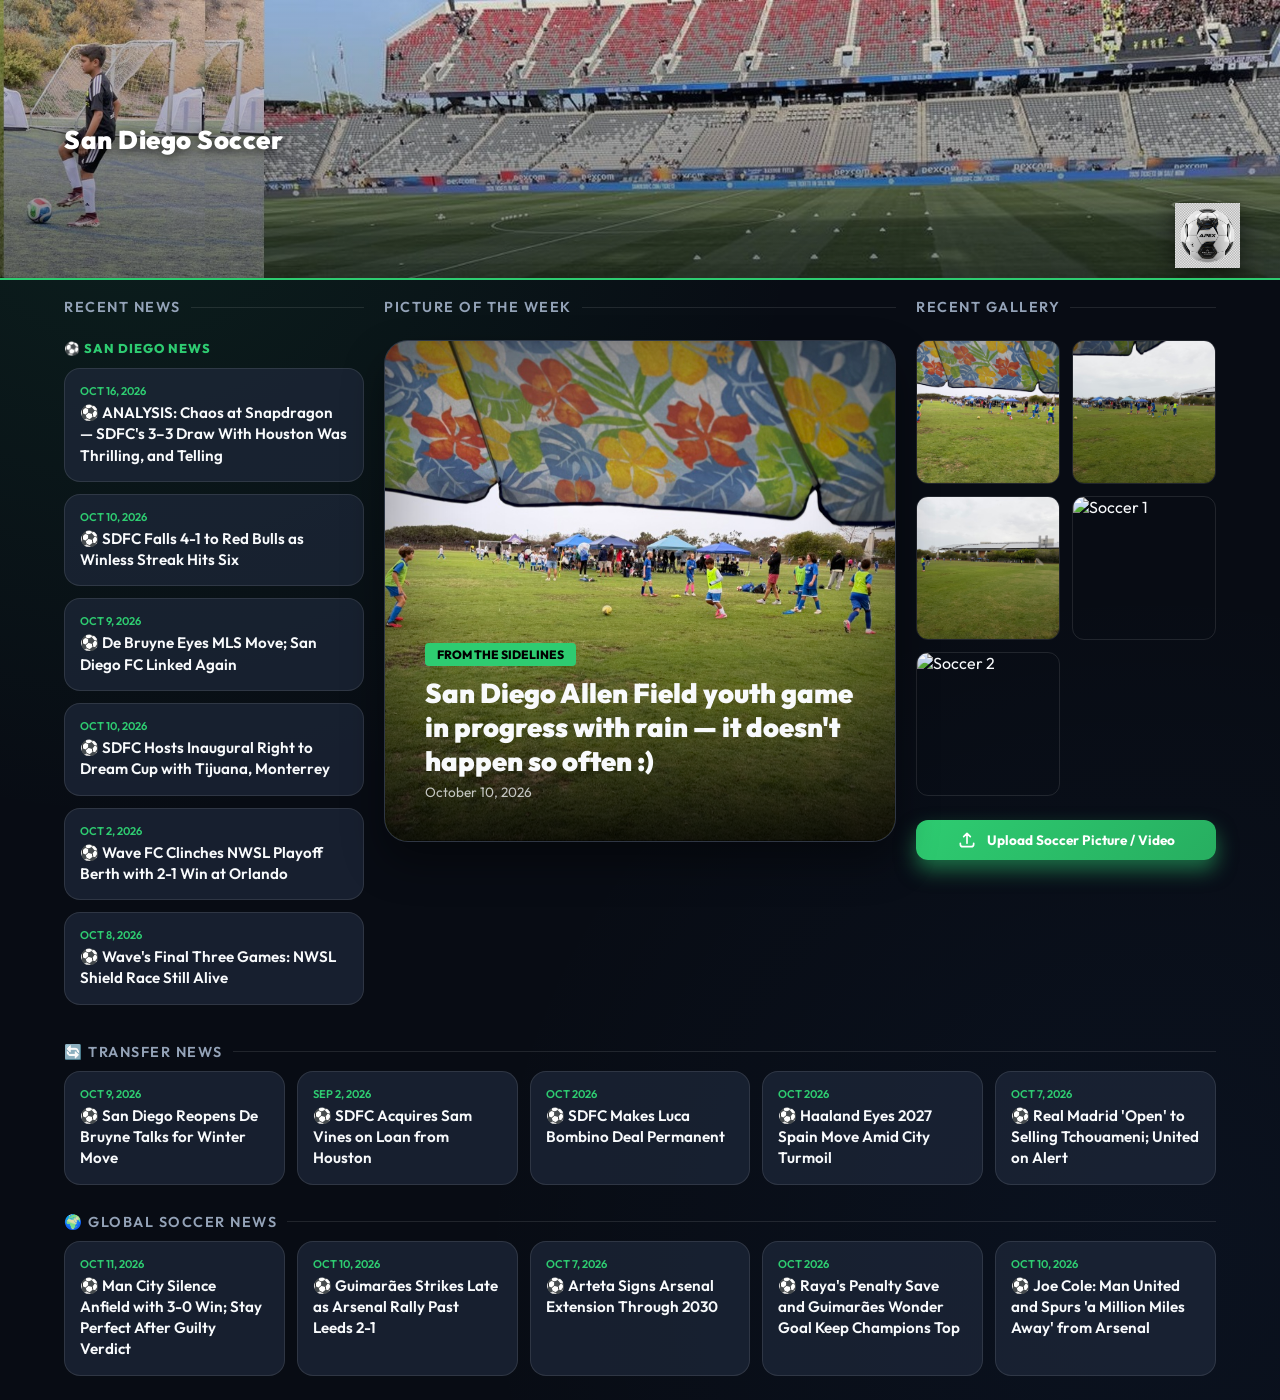
==== index.html @ 5e39ba10 "Add SDFC 3-3 Houston match analysis article + homepage news card" ====
<!DOCTYPE html>
<html lang="en">
<head>
    <meta charset="UTF-8">
    <meta name="viewport" content="width=device-width, initial-scale=1.0">
    <title>Soccer.nepaliboy.com - Your Daily Soccer Hub</title>
    <meta name="description" content="Stay updated with the latest soccer news and community pictures.">
    <meta property="og:title" content="Soccer.nepaliboy.com - Your Daily Soccer Hub">
    <meta property="og:description" content="San Diego and global soccer news, transfer updates, and community photos — your daily soccer hub, refreshed with fresh headlines every day.">
    <meta property="og:image" content="https://soccer.nepaliboy.com/banner-mashup-v5.jpg">
    <meta property="og:url" content="https://soccer.nepaliboy.com/">
    <meta property="og:type" content="website">
    <meta name="twitter:card" content="summary_large_image">
    <link rel="stylesheet" href="style.css?v=7">
    <link rel="preconnect" href="https://fonts.googleapis.com">
    <link rel="preconnect" href="https://fonts.gstatic.com" crossorigin>
    <link href="https://fonts.googleapis.com/css2?family=Outfit:wght@300;400;600;800;900&display=swap" rel="stylesheet">
</head>
<body>
    <!-- Header Banner: San Diego background + soccer balls -->
    <header class="hero-header">
        <img src="banner-mashup-v5.jpg" alt="San Diego soccer: Snapdragon Stadium by night and day, and youth soccer" class="header-bg">
        <div class="header-overlay"></div>
        <div class="banner-title">San Diego Soccer</div>
        <img src="soccer_ball.png" alt="Soccer Ball" class="ball ball-1">
    </header>

    <main class="container">
        <!-- Column 1: Recent News -->
        <section class="column">
            <h2 class="column-title">Recent News</h2>

            <div class="news-subsection">
                <h3 class="subsection-title">⚽ San Diego News</h3>
                <div class="news-list">
                    <a href="sdfc-houston-3-3.html" class="news-card">
                        <div class="news-date">OCT 16, 2026</div>
                        <div class="news-headline">⚽ ANALYSIS: Chaos at Snapdragon — SDFC's 3–3 Draw With Houston Was Thrilling, and Telling</div>
                    </a>
                    <a href="https://www.newyorkredbulls.com/news/match-recap-pres-by-provident-bank-red-bulls-top-san-diego-4-1" class="news-card" target="_blank">
                        <div class="news-date">OCT 10, 2026</div>
                        <div class="news-headline">⚽ SDFC Falls 4-1 to Red Bulls as Winless Streak Hits Six</div>
                    </a>
                    <a href="https://www.tribalfootball.com/article/de-bruyne-eyes-mls-move-as-napoli-future-comes-into-focus-da291543-2a9e-4bc4-bd63-6915035d1129" class="news-card" target="_blank">
                        <div class="news-date">OCT 9, 2026</div>
                        <div class="news-headline">⚽ De Bruyne Eyes MLS Move; San Diego FC Linked Again</div>
                    </a>
                    <a href="https://oursportscentral.com/sports/san-diego-fc/t-4605" class="news-card" target="_blank">
                        <div class="news-date">OCT 10, 2026</div>
                        <div class="news-headline">⚽ SDFC Hosts Inaugural Right to Dream Cup with Tijuana, Monterrey</div>
                    </a>
                    <a href="https://sandiegowavefc.com/san-diego-wave-fc-clinches-2026-nwsl-playoff-berth-with-2-1-win-over-orlando-pride/" class="news-card" target="_blank">
                        <div class="news-date">OCT 2, 2026</div>
                        <div class="news-headline">⚽ Wave FC Clinches NWSL Playoff Berth with 2-1 Win at Orlando</div>
                    </a>
                    <a href="https://hersports.us/p/wave-fc-s-final-three-games-set-up-a-race-for-the-top-of-the-table" class="news-card" target="_blank">
                        <div class="news-date">OCT 8, 2026</div>
                        <div class="news-headline">⚽ Wave's Final Three Games: NWSL Shield Race Still Alive</div>
                    </a>
                </div>
            </div>

        </section>

        <!-- Column 2: Picture of the Week -->
        <section class="column">
            <h2 class="column-title">Picture of the Week</h2>
            <div class="featured-section">
                <div class="picture-of-the-week-container">
                    <img id="featured-img" src="alan-park-umbrella.jpg" alt="San Diego Allen Field youth game in progress with rain" class="featured-img">
                    <div class="featured-overlay">
                        <span class="featured-label">From the Sidelines</span>
                        <h3 class="featured-title">San Diego Allen Field youth game in progress with rain — it doesn't happen so often :)</h3>
                        <div class="featured-date">October 10, 2026</div>
                    </div>
                </div>
            </div>
        </section>

        <!-- Column 3: Recent Thumbnails & Upload -->
        <section class="column">
            <h2 class="column-title">Recent Gallery</h2>
            <div id="gallery-grid" class="gallery-grid">
                <img src="alan-park-umbrella.jpg" alt="Allen Field youth game in the rain" class="thumb">
                <img src="alan-park-rain-3.jpg" alt="Allen Field youth game in the rain" class="thumb">
                <img src="alan-park-rain-4.jpg" alt="Allen Field youth game in the rain" class="thumb">
                <img src="https://images.unsplash.com/photo-1551958219-acbc608c6377?auto=format&fit=crop&q=80&w=400" alt="Soccer 1" class="thumb">
                <img src="https://images.unsplash.com/photo-1517466787929-bc90951d0974?auto=format&fit=crop&q=80&w=400" alt="Soccer 2" class="thumb">
            </div>

            <div class="upload-section">
                <button id="upload-trigger" class="btn-upload">
                    <svg width="20" height="20" fill="none" stroke="currentColor" viewBox="0 0 24 24">
                        <path stroke-linecap="round" stroke-linejoin="round" stroke-width="2" d="M4 16v1a3 3 0 003 3h10a3 3 0 003-3v-1m-4-8l-4-4m0 0L8 8m4-4v12"/>
                    </svg>
                    Upload Soccer Picture / Video
                </button>
            </div>
        </section>
    </main>

    <!-- Transfer News: full-width strip -->
    <section class="transfer-news-section">
        <h2 class="column-title">🔄 Transfer News</h2>
        <div class="transfer-news-grid">
                    <a href="https://www.transferfeed.com/transfers/kevin-de-bruyne-napoli-san-diego/57430611" class="news-card" target="_blank">
                        <div class="news-date">OCT 9, 2026</div>
                        <div class="news-headline">⚽ San Diego Reopens De Bruyne Talks for Winter Move</div>
                    </a>
                    <a href="https://WWW.MLSSOCCER.COM/news/san-diego-fc-acquire-sam-vines-on-loan-from-houston-dynamo" class="news-card" target="_blank">
                        <div class="news-date">SEP 2, 2026</div>
                        <div class="news-headline">⚽ SDFC Acquires Sam Vines on Loan from Houston</div>
                    </a>
                    <a href="https://www.oursportscentral.com/services/releases/san-diego-fc-exercises-permanent-trade-option-to-acquire-defender-luca-bombino/n-6301476" class="news-card" target="_blank">
                        <div class="news-date">OCT 2026</div>
                        <div class="news-headline">⚽ SDFC Makes Luca Bombino Deal Permanent</div>
                    </a>
                    <a href="https://heavy.com/sports/soccer/premier-league/arensal-fc/erling-haaland-transfer-rumors-news-arsenal-barcelona-madrid/" class="news-card" target="_blank">
                        <div class="news-date">OCT 2026</div>
                        <div class="news-headline">⚽ Haaland Eyes 2027 Spain Move Amid City Turmoil</div>
                    </a>
                    <a href="https://www.sportsmole.co.uk/football/real-madrid/transfer-talk/news/man-united-on-red-alert-real-madrid-open-to-selling-key-midfielder-next-year_606385.html" class="news-card" target="_blank">
                        <div class="news-date">OCT 7, 2026</div>
                        <div class="news-headline">⚽ Real Madrid 'Open' to Selling Tchouameni; United on Alert</div>
                    </a>
        </div>
    </section>

    <!-- Global Soccer News: full-width horizontal strip -->
    <section class="global-news-section">
        <h2 class="column-title">🌍 Global Soccer News</h2>
        <div class="global-news-grid">
                    <a href="https://www.reuters.com/sports/soccer/man-city-silence-hostile-anfield-with-3-0-win-over-liverpool-2026-10-11/" class="news-card" target="_blank">
                        <div class="news-date">OCT 11, 2026</div>
                        <div class="news-headline">⚽ Man City Silence Anfield with 3-0 Win; Stay Perfect After Guilty Verdict</div>
                    </a>
                    <a href="https://www.reuters.com/sports/soccer/guimaraes-grabs-winner-arsenal-rally-beat-leeds-2026-10-10/" class="news-card" target="_blank">
                        <div class="news-date">OCT 10, 2026</div>
                        <div class="news-headline">⚽ Guimarães Strikes Late as Arsenal Rally Past Leeds 2-1</div>
                    </a>
                    <a href="https://www.nbcsports.com/soccer/news/mikel-arteta-signs-arsenal-contract-extension-what-does-it-mean-for-manager-club-and-what-did-he-say" class="news-card" target="_blank">
                        <div class="news-date">OCT 7, 2026</div>
                        <div class="news-headline">⚽ Arteta Signs Arsenal Extension Through 2030</div>
                    </a>
                    <a href="https://www.besoccer.com/new/premier-league-202627-latest-news-transfers-rumours-and-updates-1421561" class="news-card" target="_blank">
                        <div class="news-date">OCT 2026</div>
                        <div class="news-headline">⚽ Raya's Penalty Save and Guimarães Wonder Goal Keep Champions Top</div>
                    </a>
                    <a href="https://www.tntsports.co.uk/football/premier-league/2026-2027/manchester-united-tottenham-hotspur-arsenal-reaction_sto23344532/story.shtml" class="news-card" target="_blank">
                        <div class="news-date">OCT 10, 2026</div>
                        <div class="news-headline">⚽ Joe Cole: Man United and Spurs 'a Million Miles Away' from Arsenal</div>
                    </a>
        </div>
    </section>

    <!-- Verification Modal -->
    <div id="verify-modal" class="modal">
        <div class="modal-content">
            <h3 class="modal-title">Human Verification</h3>
            <p class="modal-desc">Slide to unlock the upload feature.</p>

            <div id="verify-container" class="verify-container">
                <div class="verify-fill"></div>
                <div class="verify-text">Slide to verify →</div>
                <div id="verify-handle" class="verify-handle"></div>
            </div>

            <input type="file" id="file-input" hidden accept="image/*,video/*">
        </div>
    </div>

    <script src="script.js"></script>
</body>
</html>
---- style.css ----
:root {
    --primary: #2ecc71;
    --primary-glow: rgba(46, 204, 113, 0.5);
    --secondary: #27ae60;
    --bg-dark: #080c14;
    --card-bg: rgba(30, 41, 59, 0.7);
    --glass-border: rgba(255, 255, 255, 0.1);
    --text-main: #f8fafc;
    --text-dim: #94a3b8;
    --accent: #3b82f6;
}

* {
    margin: 0;
    padding: 0;
    box-sizing: border-box;
}

body {
    font-family: 'Outfit', sans-serif;
    background-color: var(--bg-dark);
    background-image:
        radial-gradient(circle at 10% 10%, rgba(46, 204, 113, 0.1) 0%, transparent 40%),
        radial-gradient(circle at 90% 90%, rgba(59, 130, 246, 0.05) 0%, transparent 40%);
    color: var(--text-main);
    min-height: 100vh;
    overflow-x: hidden;
}

/* Scrollbar */
::-webkit-scrollbar { width: 8px; }
::-webkit-scrollbar-track { background: var(--bg-dark); }
::-webkit-scrollbar-thumb { background: #1e293b; border-radius: 10px; }
::-webkit-scrollbar-thumb:hover { background: #334155; }

/* ======== HEADER BANNER ======== */
.hero-header {
    height: 280px;
    position: relative;
    overflow: hidden;
    border-bottom: 2px solid var(--primary);
}

.banner-title {
    position: absolute;
    left: 5%;
    top: 50%;
    transform: translateY(-50%);
    z-index: 2;
    font-size: 1.6rem;
    font-weight: 900;
    color: #fff;
    text-shadow: 0 2px 12px rgba(0, 0, 0, 0.85);
    letter-spacing: 0.5px;
    margin: 0;
}

.header-bg {
    position: absolute;
    inset: 0;
    width: 100%;
    height: 100%;
    object-fit: cover;
    object-position: center 60%;
}

.header-overlay {
    position: absolute;
    inset: 0;
    background: linear-gradient(rgba(8, 12, 20, 0.1), rgba(8, 12, 20, 0.5));
    z-index: 1;
}

.ball {
    position: absolute;
    z-index: 5;
    pointer-events: none;
    filter: drop-shadow(0 4px 12px rgba(0, 0, 0, 0.6));
}

.ball-1 { width: 65px; height: 65px; bottom: 10px; right: 40px; }

/* ======== MAIN LAYOUT ======== */
main.container {
    display: grid;
    grid-template-columns: 300px 1fr 300px;
    gap: 20px;
    padding: 18px 5%;
    max-width: 1600px;
    margin: 0 auto;
}

.column {
    display: flex;
    flex-direction: column;
    gap: 14px;
}

.column-title {
    font-size: 0.9rem;
    font-weight: 600;
    text-transform: uppercase;
    color: var(--text-dim);
    letter-spacing: 1.5px;
    margin-bottom: 10px;
    display: flex;
    align-items: center;
    gap: 10px;
}

.column-title::after {
    content: '';
    flex: 1;
    height: 1px;
    background: var(--glass-border);
}

/* ======== NEWS ======== */
.news-subsection {
    margin-bottom: 16px;
}

.subsection-title {
    font-size: 0.8rem;
    font-weight: 800;
    color: var(--primary);
    text-transform: uppercase;
    margin-bottom: 12px;
    letter-spacing: 1px;
}

.news-list {
    display: flex;
    flex-direction: column;
    gap: 12px;
}

/* ======== FULL-WIDTH NEWS STRIPS ======== */
.global-news-section,
.transfer-news-section {
    max-width: 1600px;
    margin: 0 auto;
    padding: 4px 5% 24px;
}

.global-news-section .column-title,
.transfer-news-section .column-title {
    margin-bottom: 10px;
}

.global-news-grid,
.transfer-news-grid {
    display: grid;
    grid-template-columns: repeat(5, 1fr);
    gap: 12px;
}

@media (max-width: 1100px) {
    .global-news-grid,
    .transfer-news-grid {
        grid-template-columns: repeat(3, 1fr);
    }
}

@media (max-width: 768px) {
    .global-news-grid,
    .transfer-news-grid {
        grid-template-columns: 1fr 1fr;
    }
}

.news-card {
    display: block;
    text-decoration: none;
    color: inherit;
    background: var(--card-bg);
    border: 1px solid var(--glass-border);
    border-radius: 16px;
    padding: 15px;
    transition: all 0.3s ease;
    cursor: pointer;
}

.news-card:hover {
    transform: translateY(-4px);
    border-color: var(--primary);
    background: rgba(30, 41, 59, 0.9);
}

.news-date {
    font-size: 0.7rem;
    color: var(--primary);
    font-weight: 600;
    margin-bottom: 4px;
}

.news-headline {
    font-size: 0.95rem;
    font-weight: 600;
    line-height: 1.4;
}

/* ======== FEATURED PICTURE ======== */
.featured-section {
    position: relative;
}

.picture-of-the-week-container {
    background: var(--card-bg);
    border: 1px solid var(--glass-border);
    border-radius: 24px;
    overflow: hidden;
    position: relative;
    box-shadow: 0 20px 40px rgba(0,0,0,0.4);
}

.picture-of-the-week-container::before {
    content: '';
    position: absolute;
    inset: 0;
    box-shadow: inset 0 0 100px rgba(0,0,0,0.5);
    z-index: 1;
    pointer-events: none;
}

.featured-img {
    width: 100%;
    height: 500px;
    object-fit: cover;
    display: block;
    transition: transform 0.5s ease;
}

.picture-of-the-week-container:hover .featured-img {
    transform: scale(1.05);
}

.featured-overlay {
    position: absolute;
    bottom: 0;
    left: 0;
    right: 0;
    padding: 40px;
    background: linear-gradient(transparent, rgba(0,0,0,0.8));
    z-index: 2;
}

.featured-label {
    background: var(--primary);
    color: #000;
    padding: 4px 12px;
    border-radius: 4px;
    font-size: 0.75rem;
    font-weight: 800;
    text-transform: uppercase;
    display: inline-block;
    margin-bottom: 10px;
}

.featured-title {
    font-size: 1.7rem;
    font-weight: 900;
    margin-bottom: 5px;
}

.featured-date {
    font-size: 0.85rem;
    opacity: 0.75;
    margin-top: 4px;
}

/* ======== GALLERY ======== */
.gallery-grid {
    display: grid;
    grid-template-columns: repeat(2, 1fr);
    gap: 12px;
}

.thumb {
    width: 100%;
    aspect-ratio: 1;
    border-radius: 12px;
    object-fit: cover;
    border: 1px solid var(--glass-border);
    cursor: pointer;
    transition: all 0.3s ease;
}

.thumb:hover {
    border-color: var(--primary);
    transform: scale(0.95);
}

.upload-section {
    margin-top: 10px;
}

.btn-upload {
    width: 100%;
    padding: 10px;
    background: linear-gradient(135deg, var(--primary), var(--secondary));
    border: none;
    border-radius: 12px;
    color: #fff;
    font-weight: 700;
    font-size: 0.85rem;
    font-family: 'Outfit', sans-serif;
    cursor: pointer;
    display: flex;
    align-items: center;
    justify-content: center;
    gap: 10px;
    transition: all 0.3s ease;
    box-shadow: 0 10px 20px var(--primary-glow);
}

.btn-upload:hover {
    transform: translateY(-2px);
    box-shadow: 0 15px 30px var(--primary-glow);
}

.btn-upload:active {
    transform: translateY(0);
}

/* ======== MODAL ======== */
.modal {
    display: none;
    position: fixed;
    inset: 0;
    background: rgba(0, 0, 0, 0.8);
    backdrop-filter: blur(8px);
    z-index: 1000;
    align-items: center;
    justify-content: center;
}

.modal-content {
    background: #1e293b;
    border: 1px solid var(--glass-border);
    border-radius: 24px;
    padding: 40px;
    width: 90%;
    max-width: 400px;
    text-align: center;
}

.modal-title {
    font-size: 1.5rem;
    font-weight: 800;
    margin-bottom: 10px;
}

.modal-desc {
    color: var(--text-dim);
    margin-bottom: 30px;
}

/* Verification Slider */
.verify-container {
    width: 100%;
    height: 60px;
    background: #0f172a;
    border-radius: 30px;
    position: relative;
    overflow: hidden;
    border: 1px solid var(--glass-border);
}

.verify-text {
    position: absolute;
    width: 100%;
    height: 100%;
    display: flex;
    align-items: center;
    justify-content: center;
    font-size: 0.9rem;
    color: var(--text-dim);
    pointer-events: none;
    z-index: 1;
}

.verify-handle {
    width: 50px;
    height: 50px;
    background: var(--primary);
    border-radius: 25px;
    position: absolute;
    top: 5px;
    left: 5px;
    cursor: grab;
    display: flex;
    align-items: center;
    justify-content: center;
    z-index: 2;
    transition: box-shadow 0.3s;
}

.verify-handle::after {
    content: '→';
    font-size: 1.5rem;
    color: #000;
}

.verify-handle:active {
    cursor: grabbing;
}

.verify-fill {
    position: absolute;
    height: 100%;
    background: rgba(46, 204, 113, 0.2);
    left: 0;
    top: 0;
    z-index: 0;
}

/* ======== RESPONSIVE ======== */
@media (max-width: 1100px) {
    main.container {
        grid-template-columns: 1fr 1fr;
    }
    .column:nth-child(3) {
        grid-column: span 2;
    }
}

@media (max-width: 768px) {
    main.container {
        grid-template-columns: 1fr;
    }
    .column:nth-child(3) {
        grid-column: span 1;
    }
    .featured-title {
        font-size: 1.25rem;
    }
    .hero-header {
        height: 150px;
    }
}
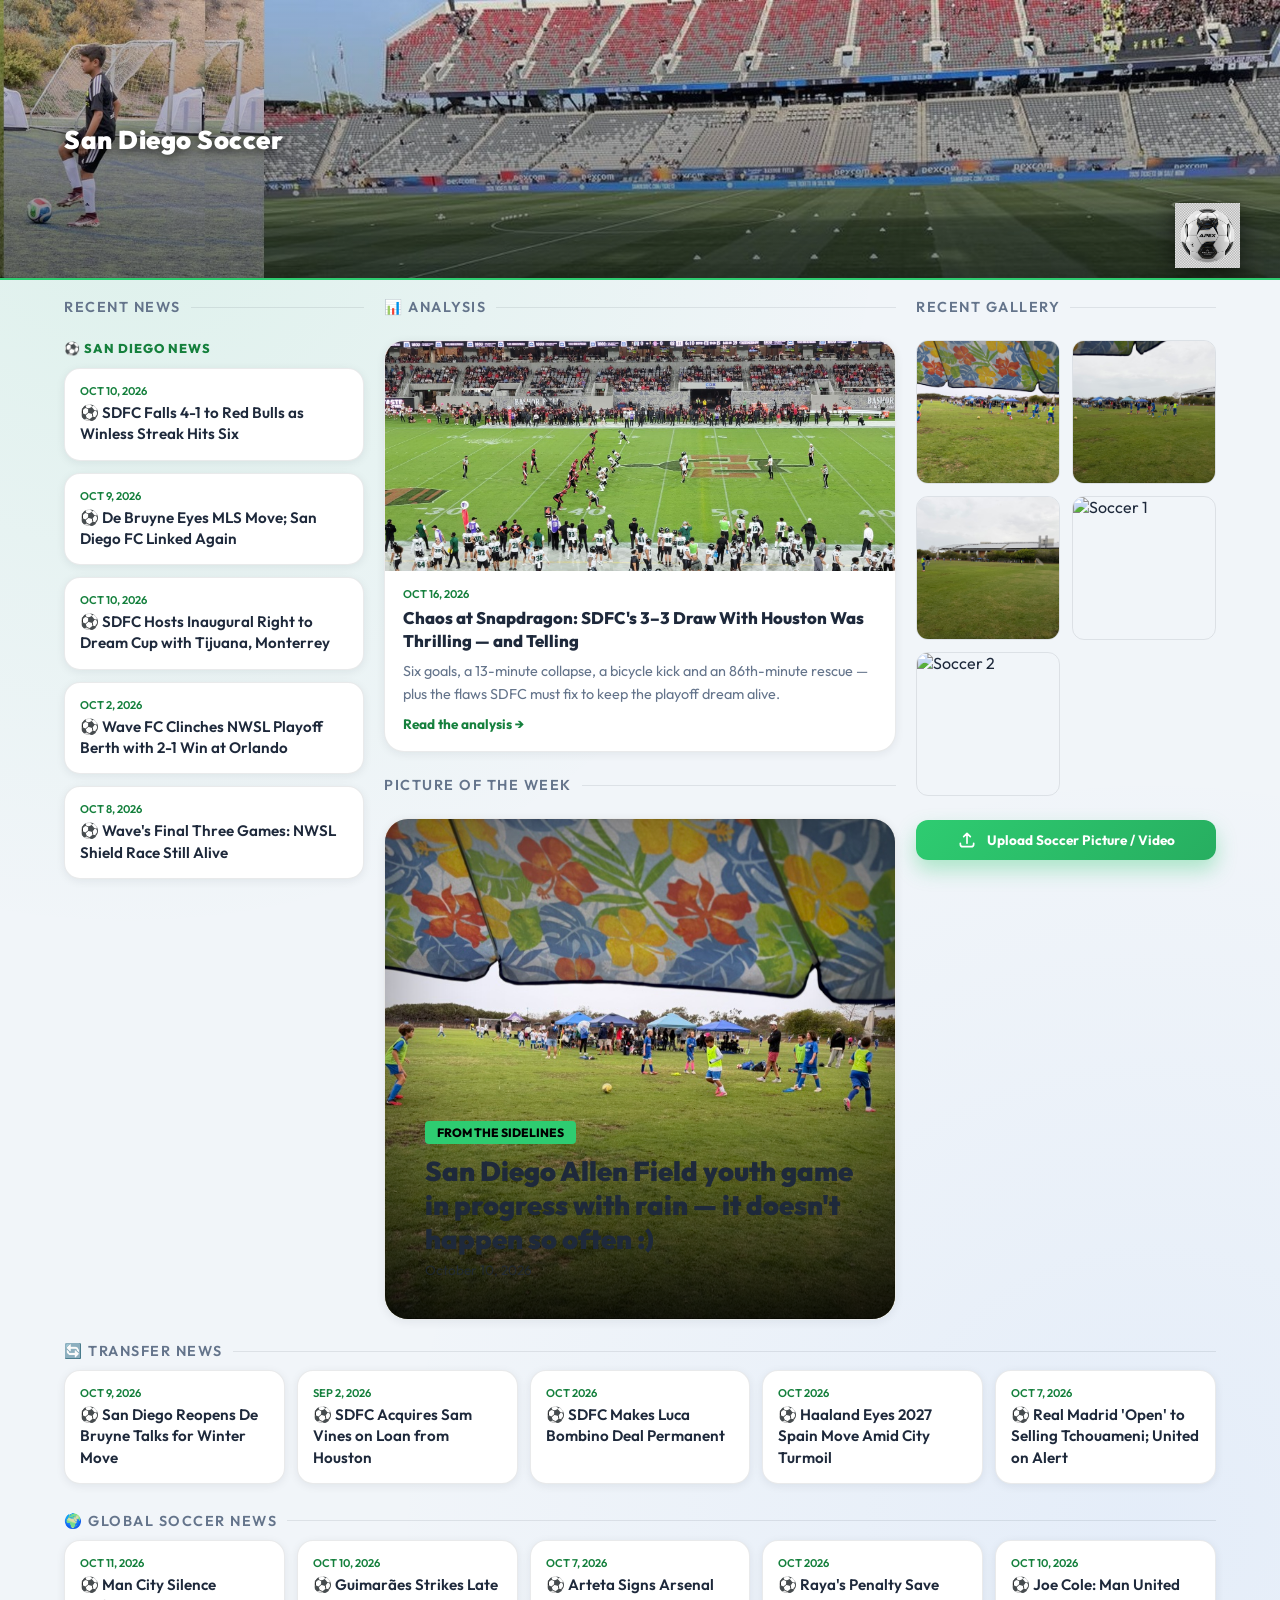
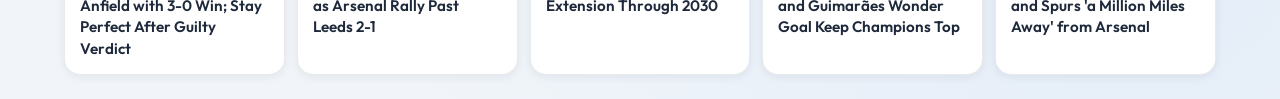
==== commit 5a8ca890: "Light theme refresh + Analysis section featuring SDFC-Houston article" ====
--- a/index.html
+++ b/index.html
@@ -33,10 +33,6 @@
             <div class="news-subsection">
                 <h3 class="subsection-title">⚽ San Diego News</h3>
                 <div class="news-list">
-                    <a href="sdfc-houston-3-3.html" class="news-card">
-                        <div class="news-date">OCT 16, 2026</div>
-                        <div class="news-headline">⚽ ANALYSIS: Chaos at Snapdragon — SDFC's 3–3 Draw With Houston Was Thrilling, and Telling</div>
-                    </a>
                     <a href="https://www.newyorkredbulls.com/news/match-recap-pres-by-provident-bank-red-bulls-top-san-diego-4-1" class="news-card" target="_blank">
                         <div class="news-date">OCT 10, 2026</div>
                         <div class="news-headline">⚽ SDFC Falls 4-1 to Red Bulls as Winless Streak Hits Six</div>
@@ -62,9 +58,20 @@
 
         </section>
 
-        <!-- Column 2: Picture of the Week -->
+        <!-- Column 2: Analysis + Picture of the Week -->
         <section class="column">
-            <h2 class="column-title">Picture of the Week</h2>
+            <h2 class="column-title">📊 Analysis</h2>
+            <a href="sdfc-houston-3-3.html" class="analysis-card">
+                <img src="sdfc-snapdragon-night.jpg" alt="Snapdragon Stadium under the lights">
+                <div class="analysis-body">
+                    <div class="news-date">OCT 16, 2026</div>
+                    <div class="analysis-headline">Chaos at Snapdragon: SDFC's 3–3 Draw With Houston Was Thrilling — and Telling</div>
+                    <div class="analysis-tease">Six goals, a 13-minute collapse, a bicycle kick and an 86th-minute rescue — plus the flaws SDFC must fix to keep the playoff dream alive.</div>
+                    <span class="analysis-cta">Read the analysis →</span>
+                </div>
+            </a>
+
+            <h2 class="column-title" style="margin-top: 10px;">Picture of the Week</h2>
             <div class="featured-section">
                 <div class="picture-of-the-week-container">
                     <img id="featured-img" src="alan-park-umbrella.jpg" alt="San Diego Allen Field youth game in progress with rain" class="featured-img">
--- a/style.css
+++ b/style.css
@@ -1,12 +1,14 @@
 :root {
     --primary: #2ecc71;
-    --primary-glow: rgba(46, 204, 113, 0.5);
+    --primary-dark: #15803d;
+    --primary-glow: rgba(46, 204, 113, 0.35);
     --secondary: #27ae60;
-    --bg-dark: #080c14;
-    --card-bg: rgba(30, 41, 59, 0.7);
-    --glass-border: rgba(255, 255, 255, 0.1);
-    --text-main: #f8fafc;
-    --text-dim: #94a3b8;
+    --bg-dark: #f1f5f9;
+    --card-bg: #ffffff;
+    --card-shadow: 0 2px 10px rgba(15, 23, 42, 0.07);
+    --glass-border: rgba(15, 23, 42, 0.09);
+    --text-main: #1e293b;
+    --text-dim: #64748b;
     --accent: #3b82f6;
 }
 
@@ -20,8 +22,8 @@
     font-family: 'Outfit', sans-serif;
     background-color: var(--bg-dark);
     background-image:
-        radial-gradient(circle at 10% 10%, rgba(46, 204, 113, 0.1) 0%, transparent 40%),
-        radial-gradient(circle at 90% 90%, rgba(59, 130, 246, 0.05) 0%, transparent 40%);
+        radial-gradient(circle at 10% 10%, rgba(46, 204, 113, 0.10) 0%, transparent 40%),
+        radial-gradient(circle at 90% 90%, rgba(59, 130, 246, 0.07) 0%, transparent 40%);
     color: var(--text-main);
     min-height: 100vh;
     overflow-x: hidden;
@@ -30,8 +32,8 @@
 /* Scrollbar */
 ::-webkit-scrollbar { width: 8px; }
 ::-webkit-scrollbar-track { background: var(--bg-dark); }
-::-webkit-scrollbar-thumb { background: #1e293b; border-radius: 10px; }
-::-webkit-scrollbar-thumb:hover { background: #334155; }
+::-webkit-scrollbar-thumb { background: #cbd5e1; border-radius: 10px; }
+::-webkit-scrollbar-thumb:hover { background: #94a3b8; }
 
 /* ======== HEADER BANNER ======== */
 .hero-header {
@@ -123,7 +125,7 @@
 .subsection-title {
     font-size: 0.8rem;
     font-weight: 800;
-    color: var(--primary);
+    color: var(--primary-dark);
     text-transform: uppercase;
     margin-bottom: 12px;
     letter-spacing: 1px;
@@ -177,6 +179,7 @@
     border: 1px solid var(--glass-border);
     border-radius: 16px;
     padding: 15px;
+    box-shadow: var(--card-shadow);
     transition: all 0.3s ease;
     cursor: pointer;
 }
@@ -184,12 +187,13 @@
 .news-card:hover {
     transform: translateY(-4px);
     border-color: var(--primary);
-    background: rgba(30, 41, 59, 0.9);
+    background: #f8fafc;
+    box-shadow: 0 10px 24px rgba(15, 23, 42, 0.10);
 }
 
 .news-date {
     font-size: 0.7rem;
-    color: var(--primary);
+    color: var(--primary-dark);
     font-weight: 600;
     margin-bottom: 4px;
 }
@@ -211,7 +215,7 @@
     border-radius: 24px;
     overflow: hidden;
     position: relative;
-    box-shadow: 0 20px 40px rgba(0,0,0,0.4);
+    box-shadow: var(--card-shadow);
 }
 
 .picture-of-the-week-container::before {
@@ -336,13 +340,14 @@
 }
 
 .modal-content {
-    background: #1e293b;
+    background: #ffffff;
     border: 1px solid var(--glass-border);
     border-radius: 24px;
     padding: 40px;
     width: 90%;
     max-width: 400px;
     text-align: center;
+    box-shadow: 0 24px 60px rgba(15, 23, 42, 0.18);
 }
 
 .modal-title {
@@ -360,7 +365,7 @@
 .verify-container {
     width: 100%;
     height: 60px;
-    background: #0f172a;
+    background: #e2e8f0;
     border-radius: 30px;
     position: relative;
     overflow: hidden;
@@ -415,6 +420,58 @@
     z-index: 0;
 }
 
+/* ======== ANALYSIS FEATURE ======== */
+.analysis-card {
+    display: block;
+    text-decoration: none;
+    color: inherit;
+    background: var(--card-bg);
+    border: 1px solid var(--glass-border);
+    border-radius: 20px;
+    overflow: hidden;
+    box-shadow: var(--card-shadow);
+    transition: all 0.3s ease;
+    cursor: pointer;
+}
+
+.analysis-card:hover {
+    transform: translateY(-4px);
+    border-color: var(--primary);
+    box-shadow: 0 14px 30px rgba(15, 23, 42, 0.12);
+}
+
+.analysis-card img {
+    width: 100%;
+    height: 230px;
+    object-fit: cover;
+    display: block;
+}
+
+.analysis-body {
+    padding: 16px 18px 18px;
+}
+
+.analysis-headline {
+    font-size: 1.05rem;
+    font-weight: 800;
+    line-height: 1.35;
+    margin: 6px 0 8px;
+}
+
+.analysis-tease {
+    font-size: 0.9rem;
+    color: var(--text-dim);
+    line-height: 1.55;
+}
+
+.analysis-cta {
+    display: inline-block;
+    margin-top: 10px;
+    font-size: 0.85rem;
+    font-weight: 700;
+    color: var(--primary-dark);
+}
+
 /* ======== RESPONSIVE ======== */
 @media (max-width: 1100px) {
     main.container {
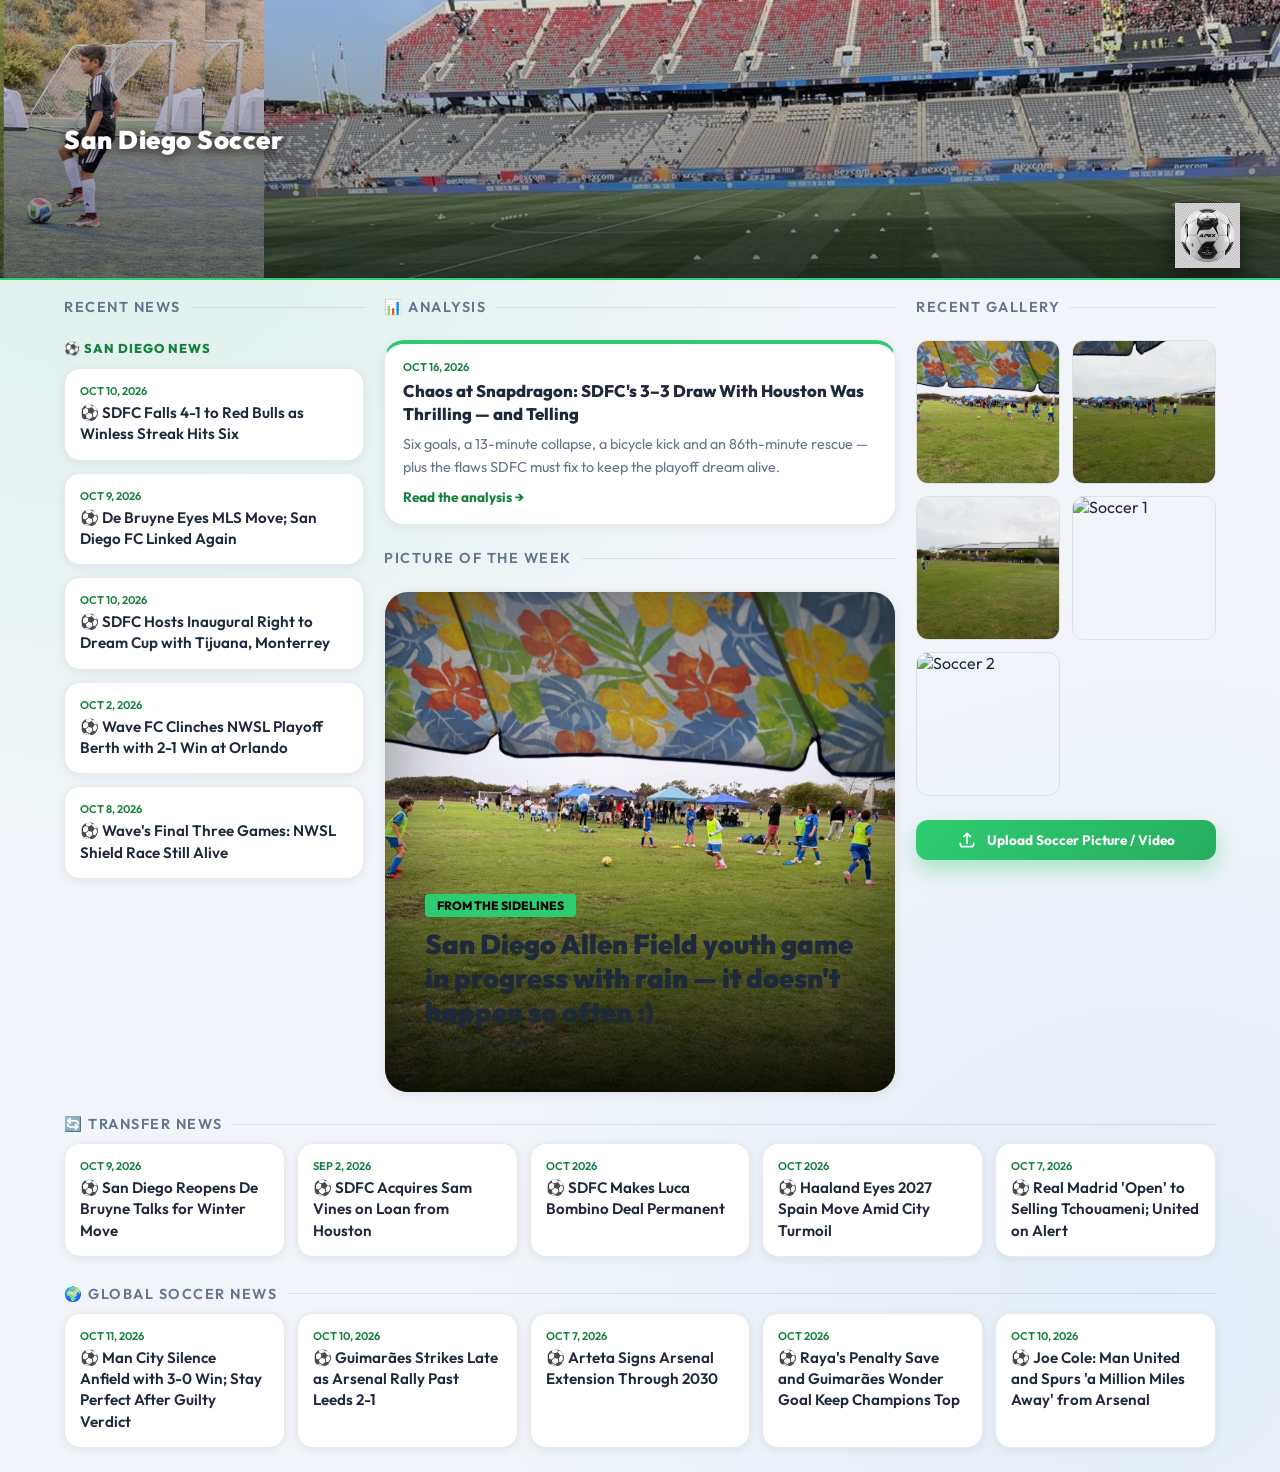
==== commit ab36429e: "Analysis card: text-only, no image on homepage" ====
--- a/index.html
+++ b/index.html
@@ -62,7 +62,6 @@
         <section class="column">
             <h2 class="column-title">📊 Analysis</h2>
             <a href="sdfc-houston-3-3.html" class="analysis-card">
-                <img src="sdfc-snapdragon-night.jpg" alt="Snapdragon Stadium under the lights">
                 <div class="analysis-body">
                     <div class="news-date">OCT 16, 2026</div>
                     <div class="analysis-headline">Chaos at Snapdragon: SDFC's 3–3 Draw With Houston Was Thrilling — and Telling</div>
--- a/style.css
+++ b/style.css
@@ -427,6 +427,7 @@
     color: inherit;
     background: var(--card-bg);
     border: 1px solid var(--glass-border);
+    border-top: 4px solid var(--primary);
     border-radius: 20px;
     overflow: hidden;
     box-shadow: var(--card-shadow);
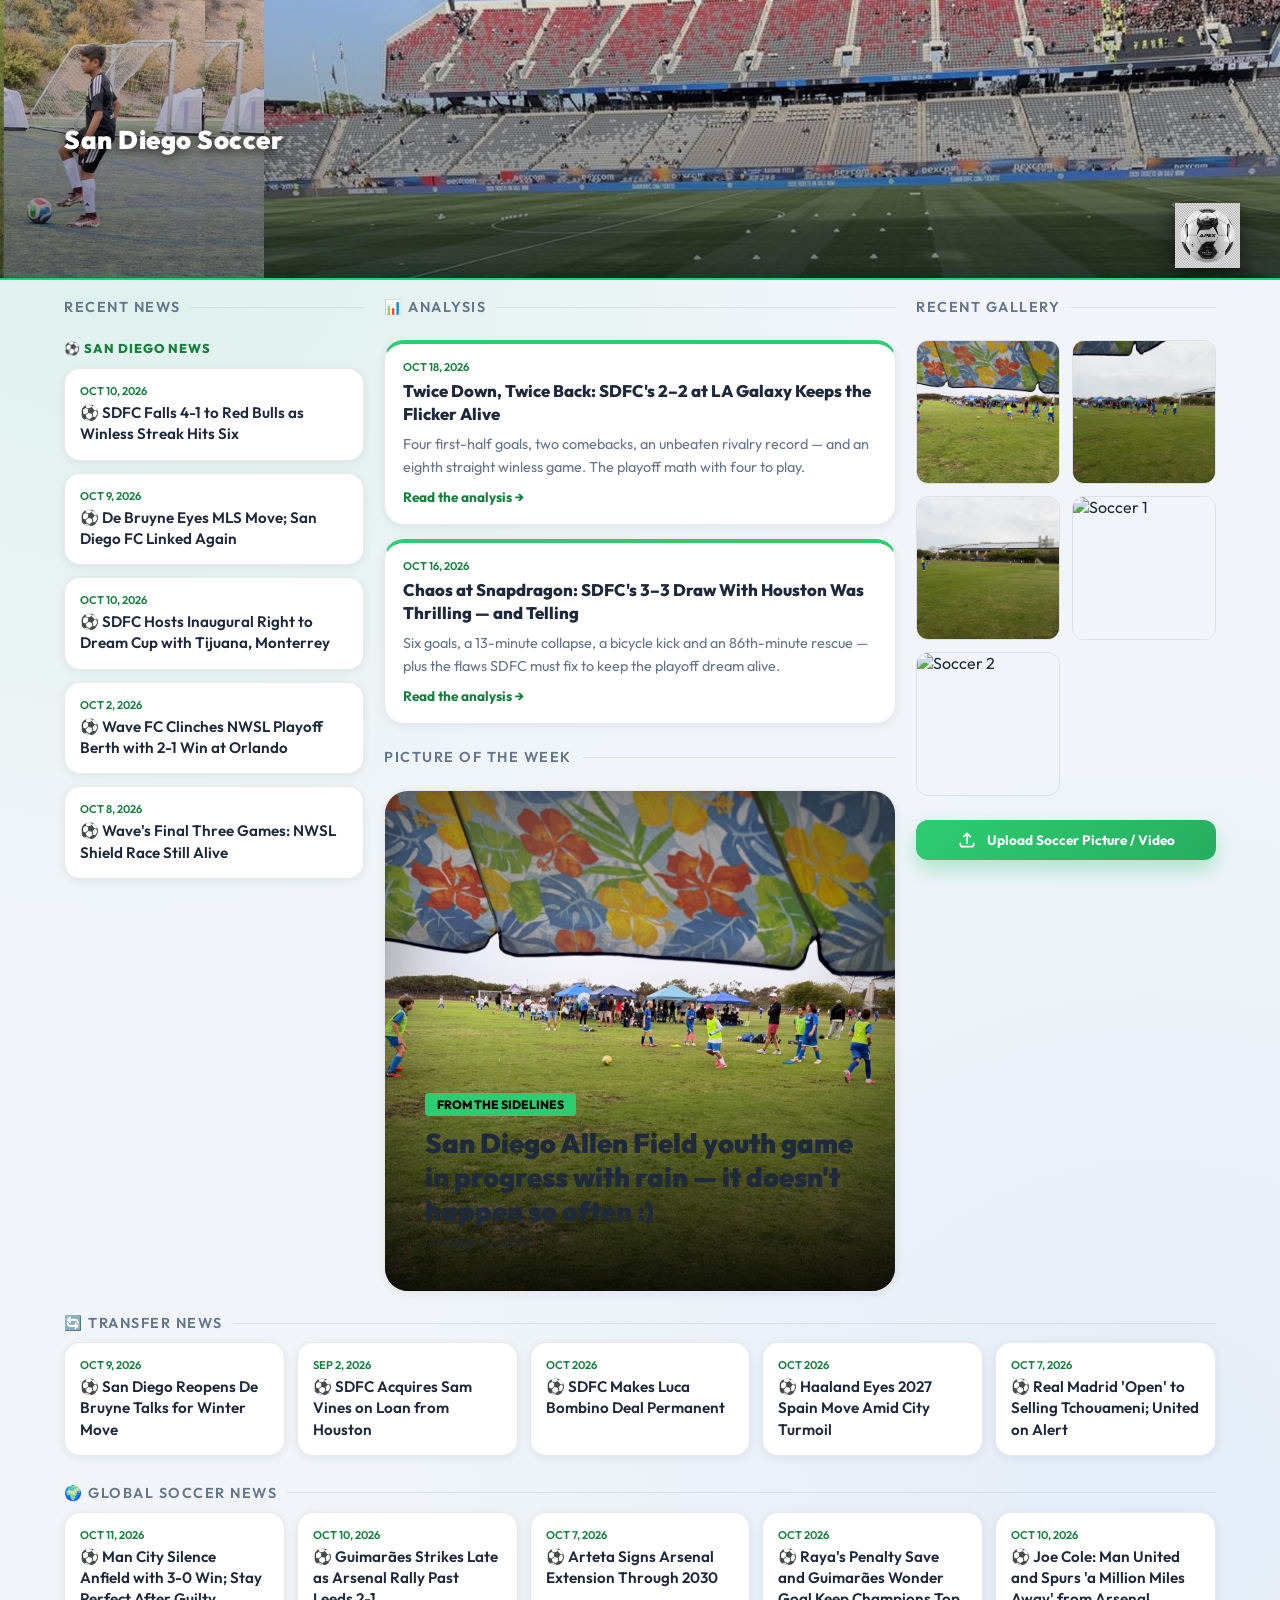
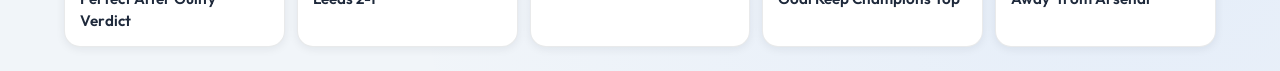
==== commit 58d7d2cd: "Add LA Galaxy 2-2 match analysis" ====
--- a/index.html
+++ b/index.html
@@ -61,6 +61,14 @@
         <!-- Column 2: Analysis + Picture of the Week -->
         <section class="column">
             <h2 class="column-title">📊 Analysis</h2>
+            <a href="sdfc-la-galaxy-2-2.html" class="analysis-card">
+                <div class="analysis-body">
+                    <div class="news-date">OCT 18, 2026</div>
+                    <div class="analysis-headline">Twice Down, Twice Back: SDFC's 2–2 at LA Galaxy Keeps the Flicker Alive</div>
+                    <div class="analysis-tease">Four first-half goals, two comebacks, an unbeaten rivalry record — and an eighth straight winless game. The playoff math with four to play.</div>
+                    <span class="analysis-cta">Read the analysis →</span>
+                </div>
+            </a>
             <a href="sdfc-houston-3-3.html" class="analysis-card">
                 <div class="analysis-body">
                     <div class="news-date">OCT 16, 2026</div>
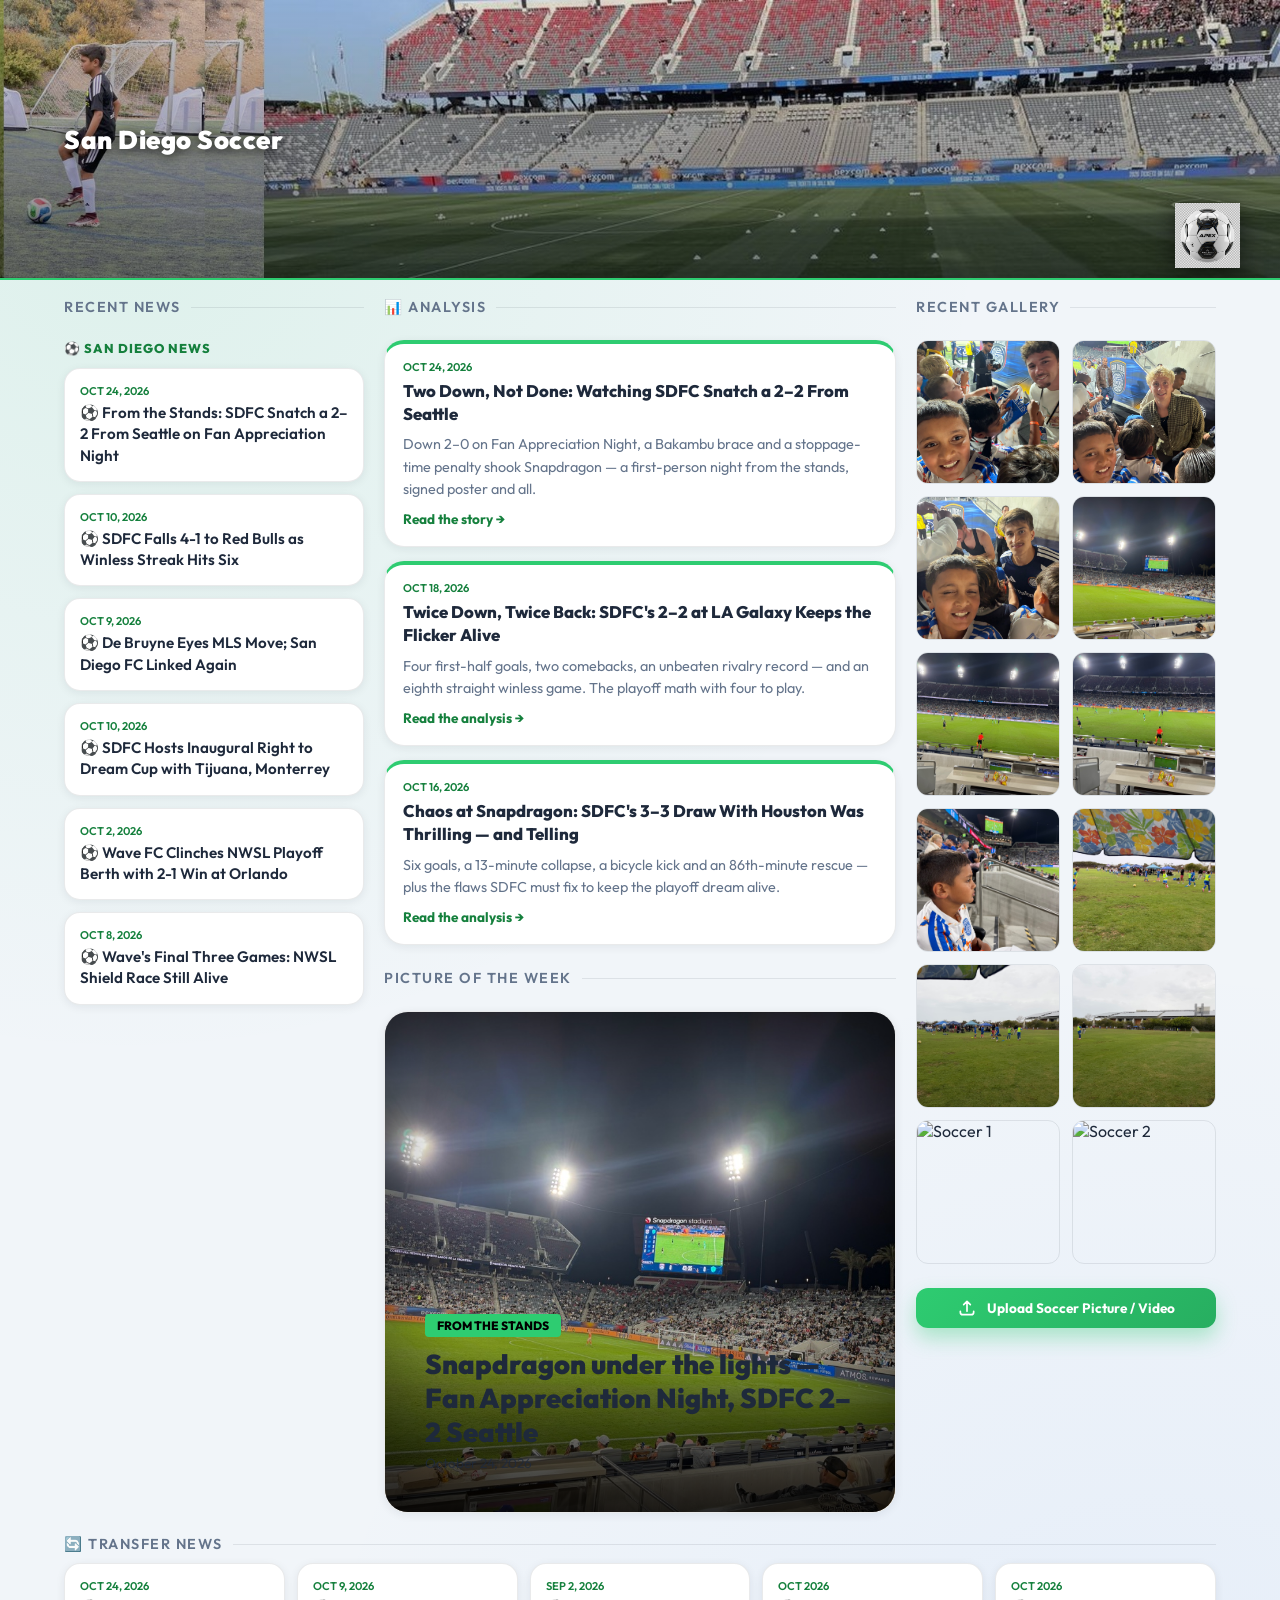
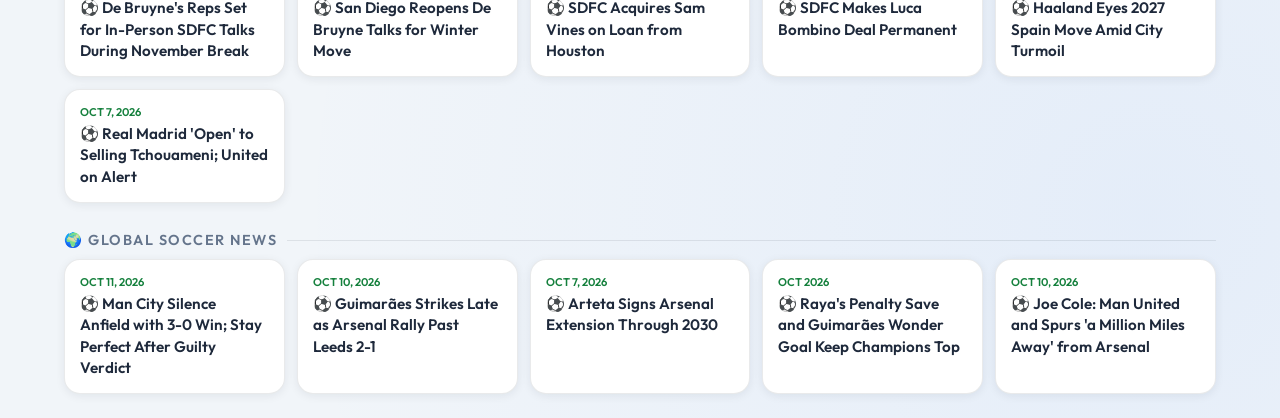
==== commit 98265f92: "Fan Appreciation Night story: SDFC 2-2 Seattle first-person account, homepage updates, fan photos" ====
--- a/index.html
+++ b/index.html
@@ -33,6 +33,10 @@
             <div class="news-subsection">
                 <h3 class="subsection-title">⚽ San Diego News</h3>
                 <div class="news-list">
+                    <a href="sdfc-seattle-2-2.html" class="news-card">
+                        <div class="news-date">OCT 24, 2026</div>
+                        <div class="news-headline">⚽ From the Stands: SDFC Snatch a 2–2 From Seattle on Fan Appreciation Night</div>
+                    </a>
                     <a href="https://www.newyorkredbulls.com/news/match-recap-pres-by-provident-bank-red-bulls-top-san-diego-4-1" class="news-card" target="_blank">
                         <div class="news-date">OCT 10, 2026</div>
                         <div class="news-headline">⚽ SDFC Falls 4-1 to Red Bulls as Winless Streak Hits Six</div>
@@ -61,6 +65,14 @@
         <!-- Column 2: Analysis + Picture of the Week -->
         <section class="column">
             <h2 class="column-title">📊 Analysis</h2>
+            <a href="sdfc-seattle-2-2.html" class="analysis-card">
+                <div class="analysis-body">
+                    <div class="news-date">OCT 24, 2026</div>
+                    <div class="analysis-headline">Two Down, Not Done: Watching SDFC Snatch a 2–2 From Seattle</div>
+                    <div class="analysis-tease">Down 2–0 on Fan Appreciation Night, a Bakambu brace and a stoppage-time penalty shook Snapdragon — a first-person night from the stands, signed poster and all.</div>
+                    <span class="analysis-cta">Read the story →</span>
+                </div>
+            </a>
             <a href="sdfc-la-galaxy-2-2.html" class="analysis-card">
                 <div class="analysis-body">
                     <div class="news-date">OCT 18, 2026</div>
@@ -81,11 +93,11 @@
             <h2 class="column-title" style="margin-top: 10px;">Picture of the Week</h2>
             <div class="featured-section">
                 <div class="picture-of-the-week-container">
-                    <img id="featured-img" src="alan-park-umbrella.jpg" alt="San Diego Allen Field youth game in progress with rain" class="featured-img">
+                    <img id="featured-img" src="sdfc-seattle-night-1.jpg" alt="Snapdragon Stadium under the lights during San Diego FC vs Seattle" class="featured-img">
                     <div class="featured-overlay">
-                        <span class="featured-label">From the Sidelines</span>
-                        <h3 class="featured-title">San Diego Allen Field youth game in progress with rain — it doesn't happen so often :)</h3>
-                        <div class="featured-date">October 10, 2026</div>
+                        <span class="featured-label">From the Stands</span>
+                        <h3 class="featured-title">Snapdragon under the lights — Fan Appreciation Night, SDFC 2–2 Seattle</h3>
+                        <div class="featured-date">October 24, 2026</div>
                     </div>
                 </div>
             </div>
@@ -95,6 +107,13 @@
         <section class="column">
             <h2 class="column-title">Recent Gallery</h2>
             <div id="gallery-grid" class="gallery-grid">
+                <img src="sdfc-seattle-autograph-1.jpg" alt="Players signing posters for young fans at Snapdragon" class="thumb">
+                <img src="sdfc-seattle-autograph-2.jpg" alt="Player meeting young fans at Snapdragon" class="thumb">
+                <img src="sdfc-seattle-autograph-3.jpg" alt="Player signing for fans at Snapdragon" class="thumb">
+                <img src="sdfc-seattle-night-1.jpg" alt="Snapdragon Stadium under the lights, SDFC vs Seattle" class="thumb">
+                <img src="sdfc-seattle-night-2.jpg" alt="Snapdragon Stadium at night" class="thumb">
+                <img src="sdfc-seattle-from-seats.jpg" alt="View of the pitch from the seats at Snapdragon" class="thumb">
+                <img src="sdfc-seattle-watching.jpg" alt="Young fan watching the match at Snapdragon" class="thumb">
                 <img src="alan-park-umbrella.jpg" alt="Allen Field youth game in the rain" class="thumb">
                 <img src="alan-park-rain-3.jpg" alt="Allen Field youth game in the rain" class="thumb">
                 <img src="alan-park-rain-4.jpg" alt="Allen Field youth game in the rain" class="thumb">
@@ -117,6 +136,10 @@
     <section class="transfer-news-section">
         <h2 class="column-title">🔄 Transfer News</h2>
         <div class="transfer-news-grid">
+                    <a href="https://www.tribalfootball.com/article/de-bruyne-eyes-mls-move-as-napoli-future-comes-into-focus-da291543-2a9e-4bc4-bd63-6915035d1129" class="news-card" target="_blank">
+                        <div class="news-date">OCT 24, 2026</div>
+                        <div class="news-headline">⚽ De Bruyne's Reps Set for In-Person SDFC Talks During November Break</div>
+                    </a>
                     <a href="https://www.transferfeed.com/transfers/kevin-de-bruyne-napoli-san-diego/57430611" class="news-card" target="_blank">
                         <div class="news-date">OCT 9, 2026</div>
                         <div class="news-headline">⚽ San Diego Reopens De Bruyne Talks for Winter Move</div>
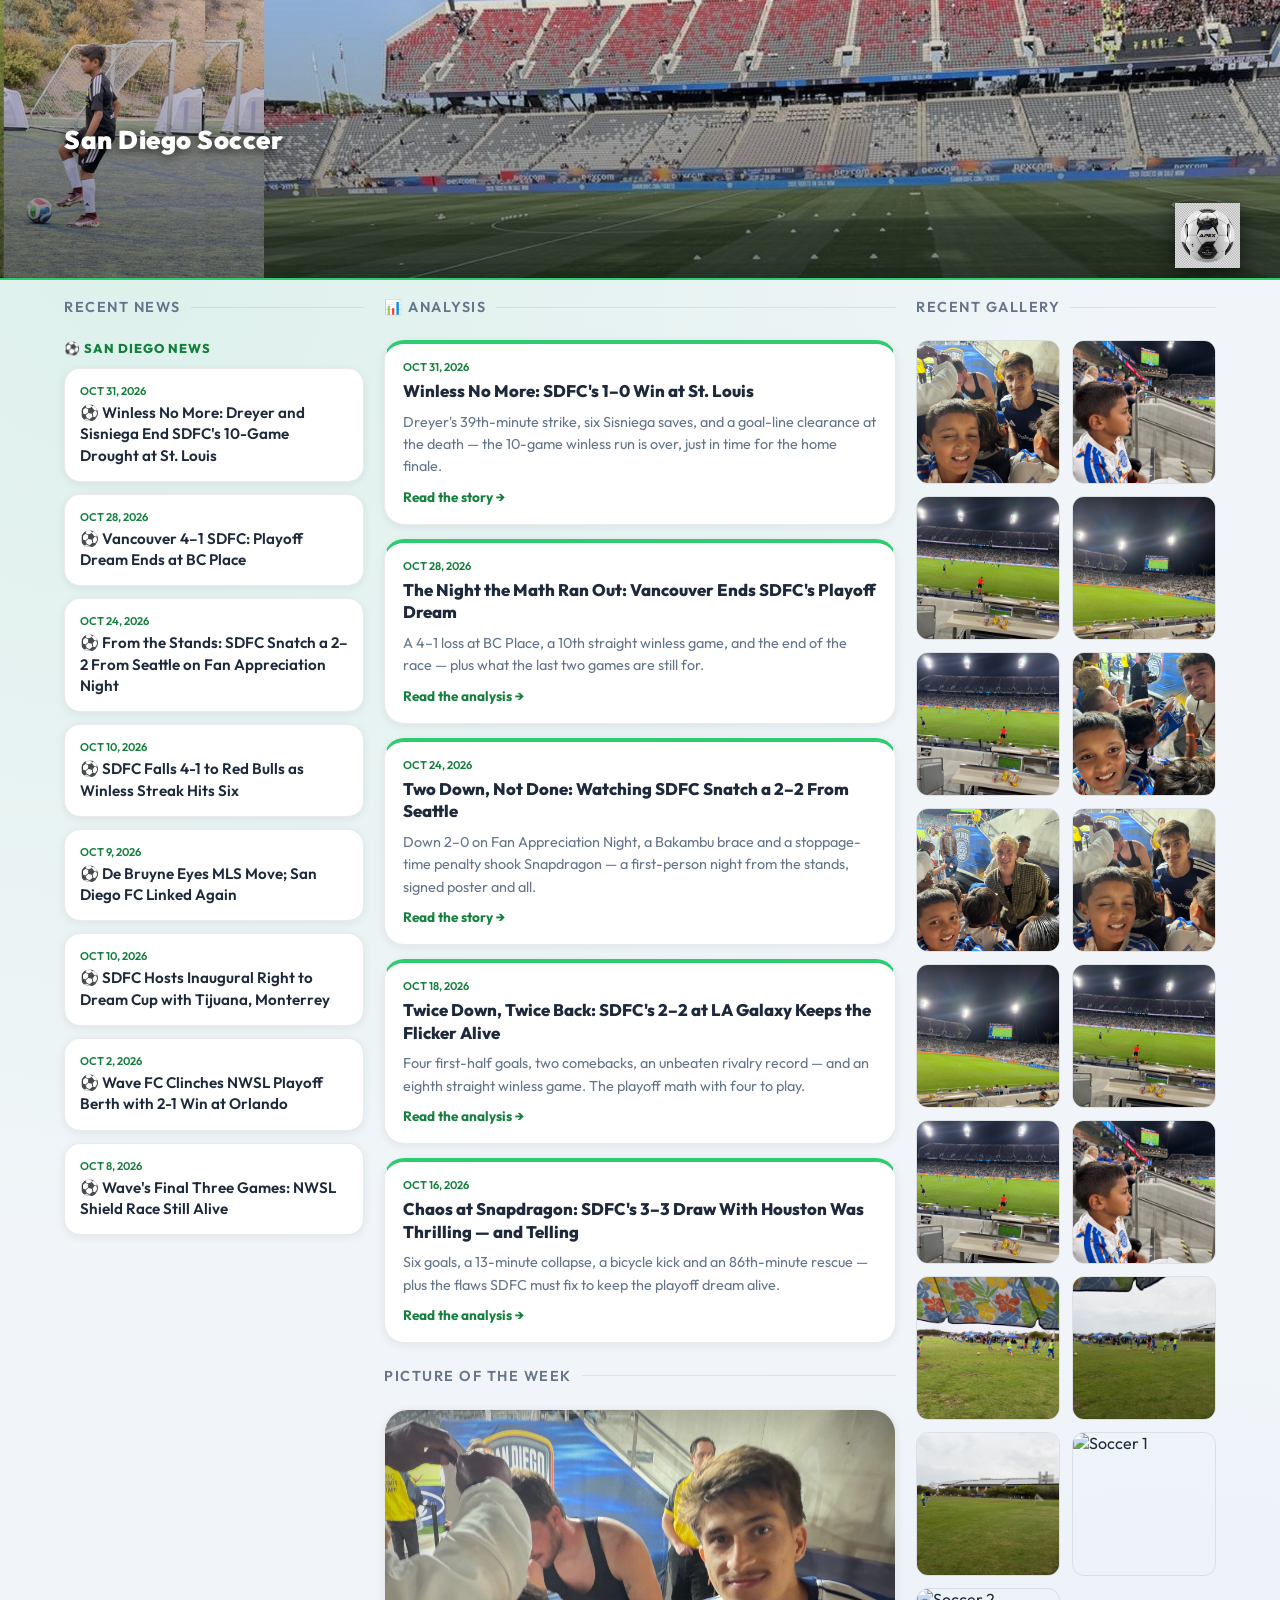
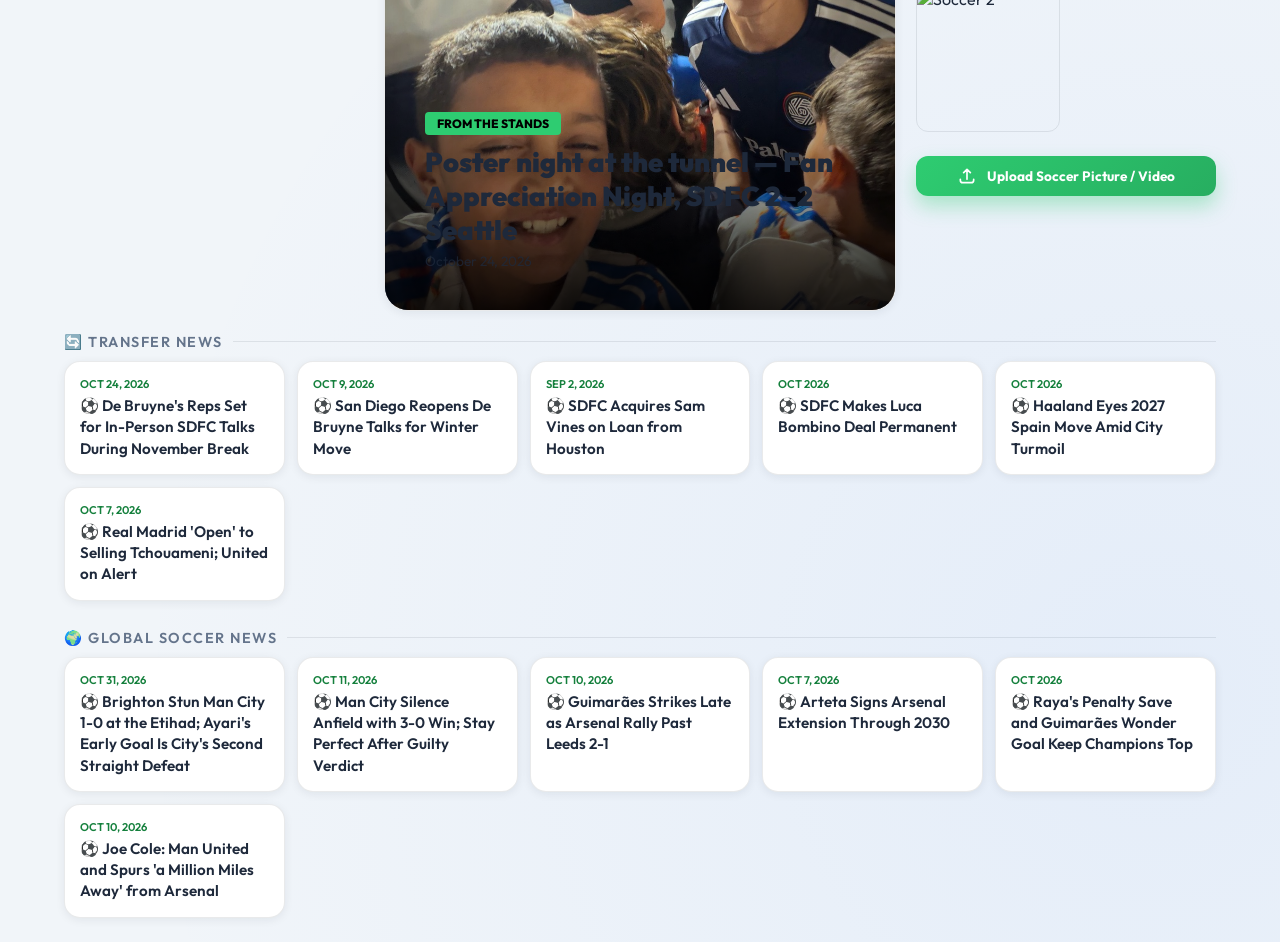
==== commit 7da642fd: "SDFC: Vancouver elimination (Oct 28) and St. Louis win (Oct 31) articles, homepage updates, Oct 24 S" ====
--- a/index.html
+++ b/index.html
@@ -1,6 +1,7 @@
 <!DOCTYPE html>
 <html lang="en">
 <head>
+    <script async src="https://pagead2.googlesyndication.com/pagead/js/adsbygoogle.js?client=ca-pub-4543555000395830" crossorigin="anonymous"></script>
     <meta charset="UTF-8">
     <meta name="viewport" content="width=device-width, initial-scale=1.0">
     <title>Soccer.nepaliboy.com - Your Daily Soccer Hub</title>
@@ -33,6 +34,14 @@
             <div class="news-subsection">
                 <h3 class="subsection-title">⚽ San Diego News</h3>
                 <div class="news-list">
+                    <a href="sdfc-st-louis-1-0.html" class="news-card">
+                        <div class="news-date">OCT 31, 2026</div>
+                        <div class="news-headline">⚽ Winless No More: Dreyer and Sisniega End SDFC's 10-Game Drought at St. Louis</div>
+                    </a>
+                    <a href="sdfc-vancouver-1-4.html" class="news-card">
+                        <div class="news-date">OCT 28, 2026</div>
+                        <div class="news-headline">⚽ Vancouver 4–1 SDFC: Playoff Dream Ends at BC Place</div>
+                    </a>
                     <a href="sdfc-seattle-2-2.html" class="news-card">
                         <div class="news-date">OCT 24, 2026</div>
                         <div class="news-headline">⚽ From the Stands: SDFC Snatch a 2–2 From Seattle on Fan Appreciation Night</div>
@@ -65,6 +74,22 @@
         <!-- Column 2: Analysis + Picture of the Week -->
         <section class="column">
             <h2 class="column-title">📊 Analysis</h2>
+            <a href="sdfc-st-louis-1-0.html" class="analysis-card">
+                <div class="analysis-body">
+                    <div class="news-date">OCT 31, 2026</div>
+                    <div class="analysis-headline">Winless No More: SDFC's 1–0 Win at St. Louis</div>
+                    <div class="analysis-tease">Dreyer's 39th-minute strike, six Sisniega saves, and a goal-line clearance at the death — the 10-game winless run is over, just in time for the home finale.</div>
+                    <span class="analysis-cta">Read the story →</span>
+                </div>
+            </a>
+            <a href="sdfc-vancouver-1-4.html" class="analysis-card">
+                <div class="analysis-body">
+                    <div class="news-date">OCT 28, 2026</div>
+                    <div class="analysis-headline">The Night the Math Ran Out: Vancouver Ends SDFC's Playoff Dream</div>
+                    <div class="analysis-tease">A 4–1 loss at BC Place, a 10th straight winless game, and the end of the race — plus what the last two games are still for.</div>
+                    <span class="analysis-cta">Read the analysis →</span>
+                </div>
+            </a>
             <a href="sdfc-seattle-2-2.html" class="analysis-card">
                 <div class="analysis-body">
                     <div class="news-date">OCT 24, 2026</div>
@@ -93,10 +118,10 @@
             <h2 class="column-title" style="margin-top: 10px;">Picture of the Week</h2>
             <div class="featured-section">
                 <div class="picture-of-the-week-container">
-                    <img id="featured-img" src="sdfc-seattle-night-1.jpg" alt="Snapdragon Stadium under the lights during San Diego FC vs Seattle" class="featured-img">
+                    <img id="featured-img" src="sdfc-seattle-extra-autograph.jpg" alt="San Diego FC player signing for young fans at Snapdragon Stadium" class="featured-img">
                     <div class="featured-overlay">
                         <span class="featured-label">From the Stands</span>
-                        <h3 class="featured-title">Snapdragon under the lights — Fan Appreciation Night, SDFC 2–2 Seattle</h3>
+                        <h3 class="featured-title">Poster night at the tunnel — Fan Appreciation Night, SDFC 2–2 Seattle</h3>
                         <div class="featured-date">October 24, 2026</div>
                     </div>
                 </div>
@@ -107,6 +132,11 @@
         <section class="column">
             <h2 class="column-title">Recent Gallery</h2>
             <div id="gallery-grid" class="gallery-grid">
+                <img src="sdfc-seattle-extra-autograph.jpg" alt="Player signing for young fans at Snapdragon, SDFC vs Seattle" class="thumb">
+                <img src="sdfc-seattle-extra-watching.jpg" alt="Young fan watching the match at Snapdragon" class="thumb">
+                <img src="sdfc-seattle-extra-night-3.jpg" alt="Snapdragon Stadium under the lights, SDFC vs Seattle" class="thumb">
+                <img src="sdfc-seattle-extra-night-4.jpg" alt="Snapdragon Stadium at night with the big screen" class="thumb">
+                <img src="sdfc-seattle-extra-night-5.jpg" alt="View of the pitch from the seats at Snapdragon at night" class="thumb">
                 <img src="sdfc-seattle-autograph-1.jpg" alt="Players signing posters for young fans at Snapdragon" class="thumb">
                 <img src="sdfc-seattle-autograph-2.jpg" alt="Player meeting young fans at Snapdragon" class="thumb">
                 <img src="sdfc-seattle-autograph-3.jpg" alt="Player signing for fans at Snapdragon" class="thumb">
@@ -167,6 +197,10 @@
     <section class="global-news-section">
         <h2 class="column-title">🌍 Global Soccer News</h2>
         <div class="global-news-grid">
+                    <a href="https://www.reuters.com/sports/soccer/man-city-rue-poor-finishing-home-loss-brighton-2026-10-31/" class="news-card" target="_blank">
+                        <div class="news-date">OCT 31, 2026</div>
+                        <div class="news-headline">⚽ Brighton Stun Man City 1-0 at the Etihad; Ayari's Early Goal Is City's Second Straight Defeat</div>
+                    </a>
                     <a href="https://www.reuters.com/sports/soccer/man-city-silence-hostile-anfield-with-3-0-win-over-liverpool-2026-10-11/" class="news-card" target="_blank">
                         <div class="news-date">OCT 11, 2026</div>
                         <div class="news-headline">⚽ Man City Silence Anfield with 3-0 Win; Stay Perfect After Guilty Verdict</div>
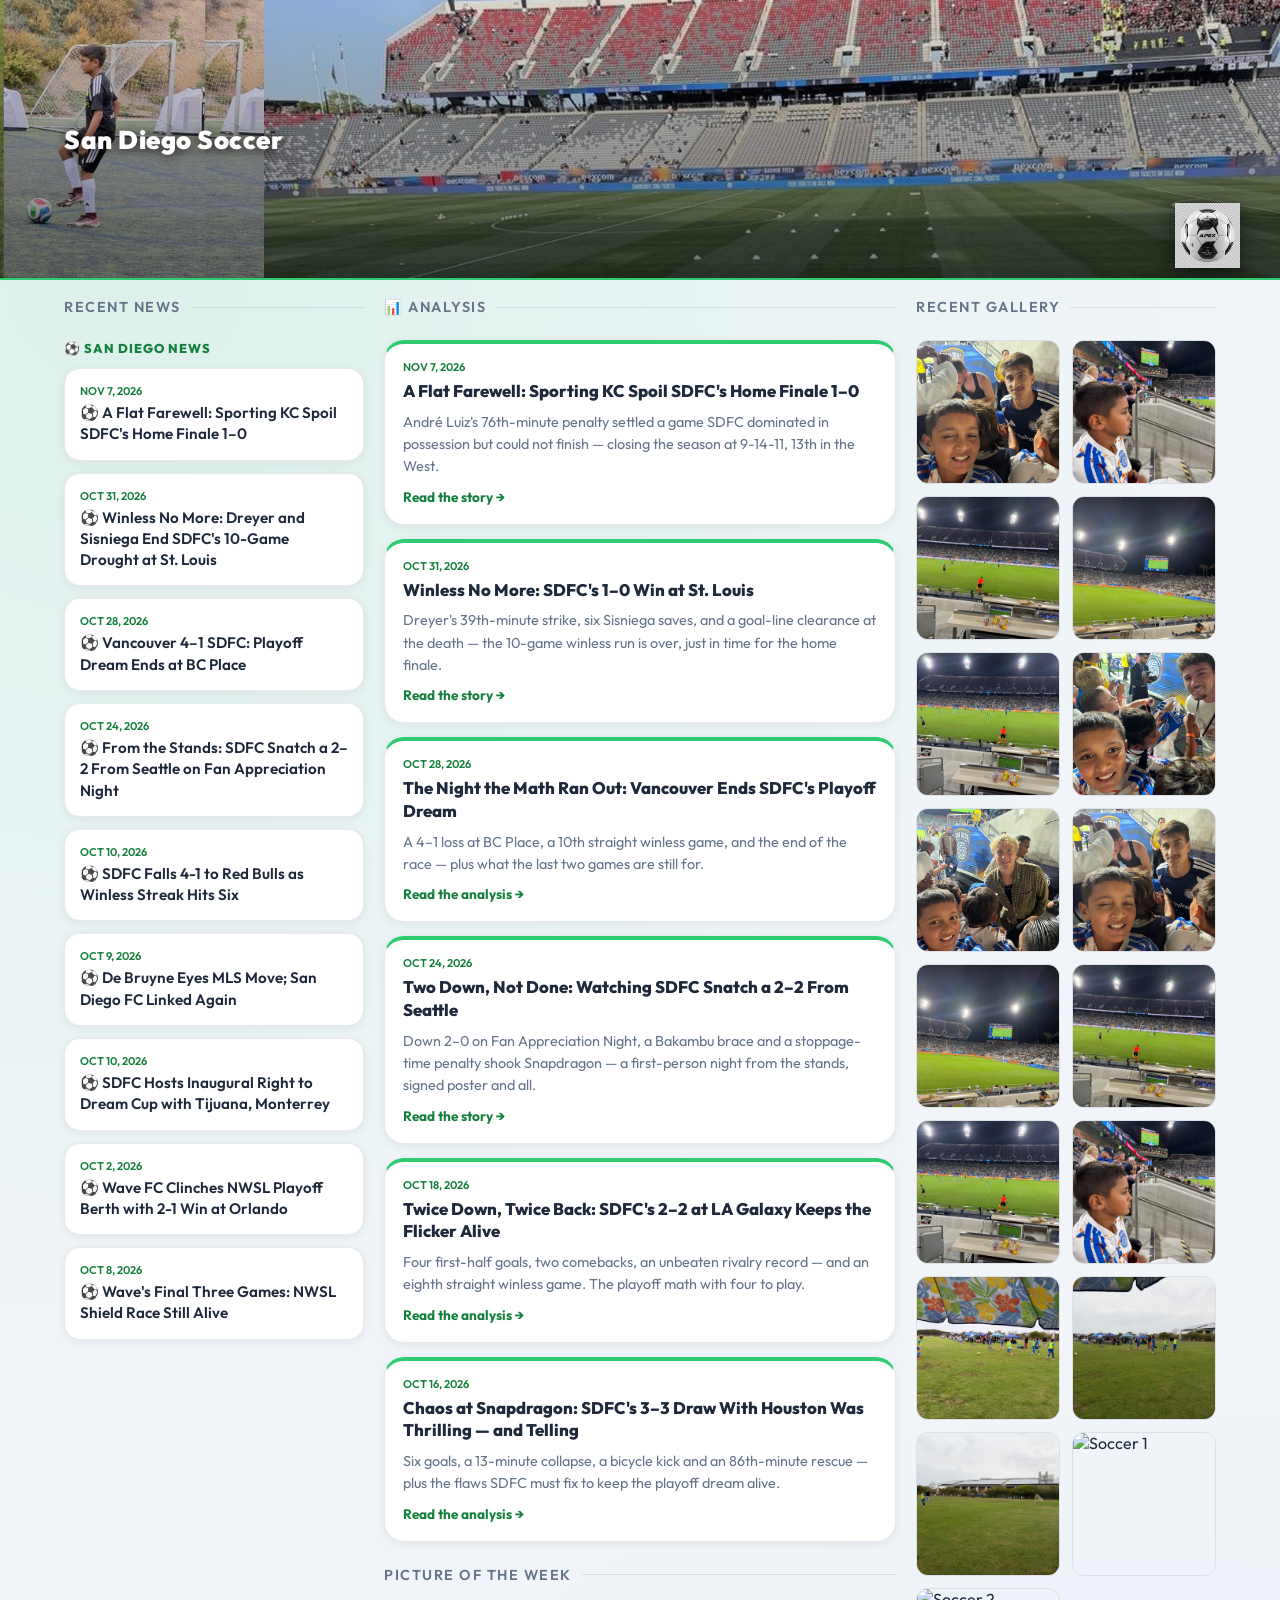
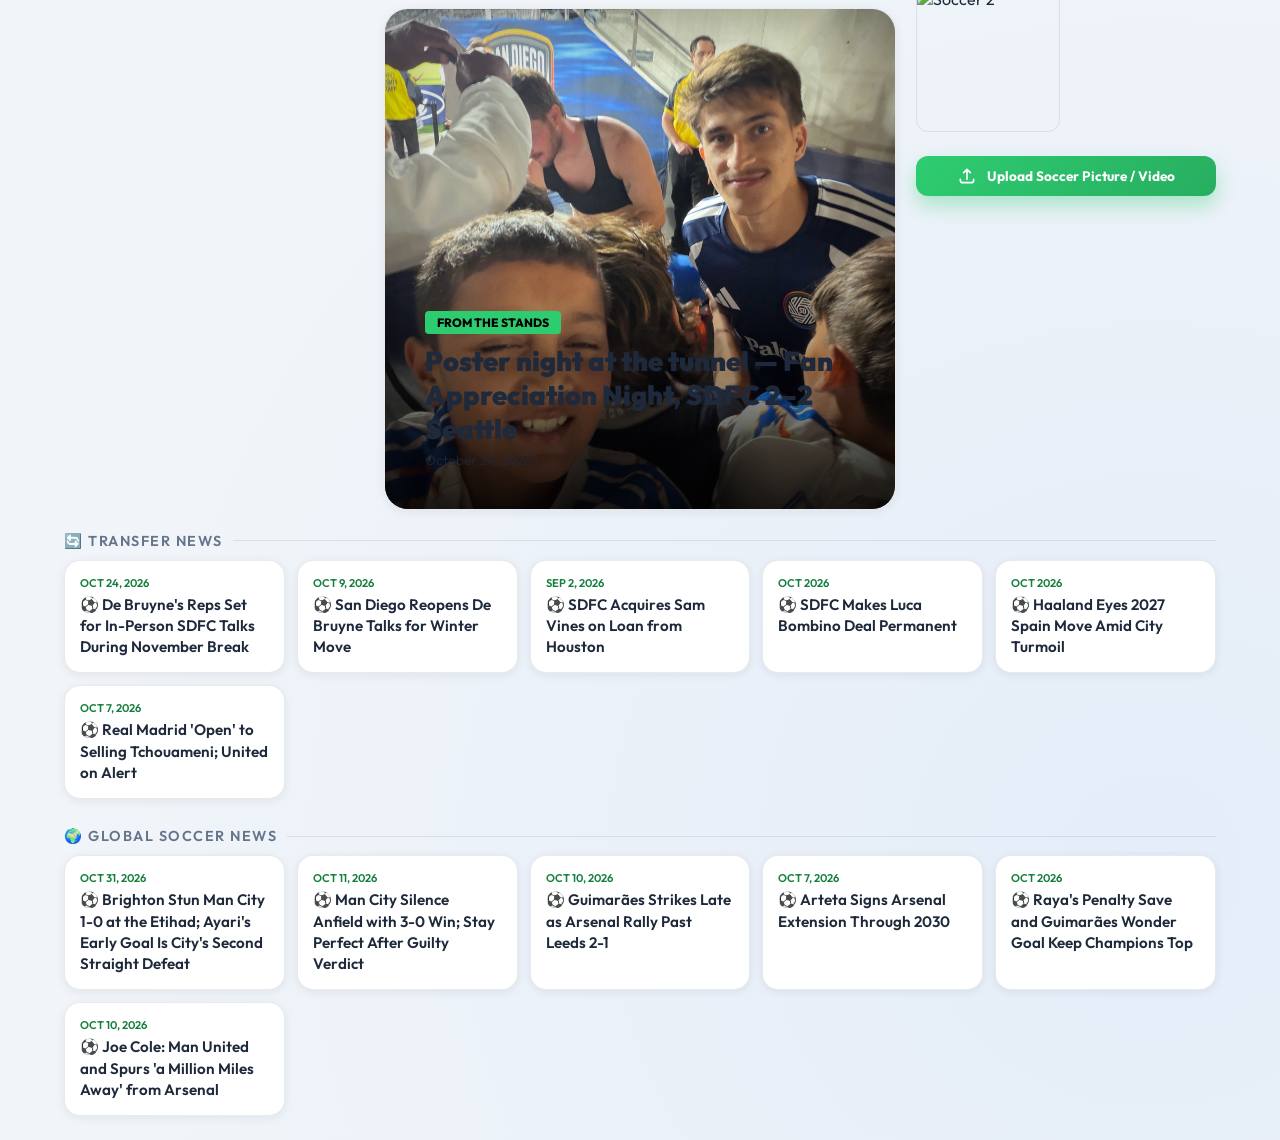
==== commit d8b32a4f: "SDFC: home finale 0-1 loss to Sporting KC (Nov 7) — article + photos" ====
--- a/index.html
+++ b/index.html
@@ -34,6 +34,10 @@
             <div class="news-subsection">
                 <h3 class="subsection-title">⚽ San Diego News</h3>
                 <div class="news-list">
+                    <a href="sdfc-kansas-city-0-1.html" class="news-card">
+                        <div class="news-date">NOV 7, 2026</div>
+                        <div class="news-headline">⚽ A Flat Farewell: Sporting KC Spoil SDFC's Home Finale 1–0</div>
+                    </a>
                     <a href="sdfc-st-louis-1-0.html" class="news-card">
                         <div class="news-date">OCT 31, 2026</div>
                         <div class="news-headline">⚽ Winless No More: Dreyer and Sisniega End SDFC's 10-Game Drought at St. Louis</div>
@@ -74,6 +78,14 @@
         <!-- Column 2: Analysis + Picture of the Week -->
         <section class="column">
             <h2 class="column-title">📊 Analysis</h2>
+            <a href="sdfc-kansas-city-0-1.html" class="analysis-card">
+                <div class="analysis-body">
+                    <div class="news-date">NOV 7, 2026</div>
+                    <div class="analysis-headline">A Flat Farewell: Sporting KC Spoil SDFC's Home Finale 1–0</div>
+                    <div class="analysis-tease">André Luiz's 76th-minute penalty settled a game SDFC dominated in possession but could not finish — closing the season at 9-14-11, 13th in the West.</div>
+                    <span class="analysis-cta">Read the story →</span>
+                </div>
+            </a>
             <a href="sdfc-st-louis-1-0.html" class="analysis-card">
                 <div class="analysis-body">
                     <div class="news-date">OCT 31, 2026</div>
